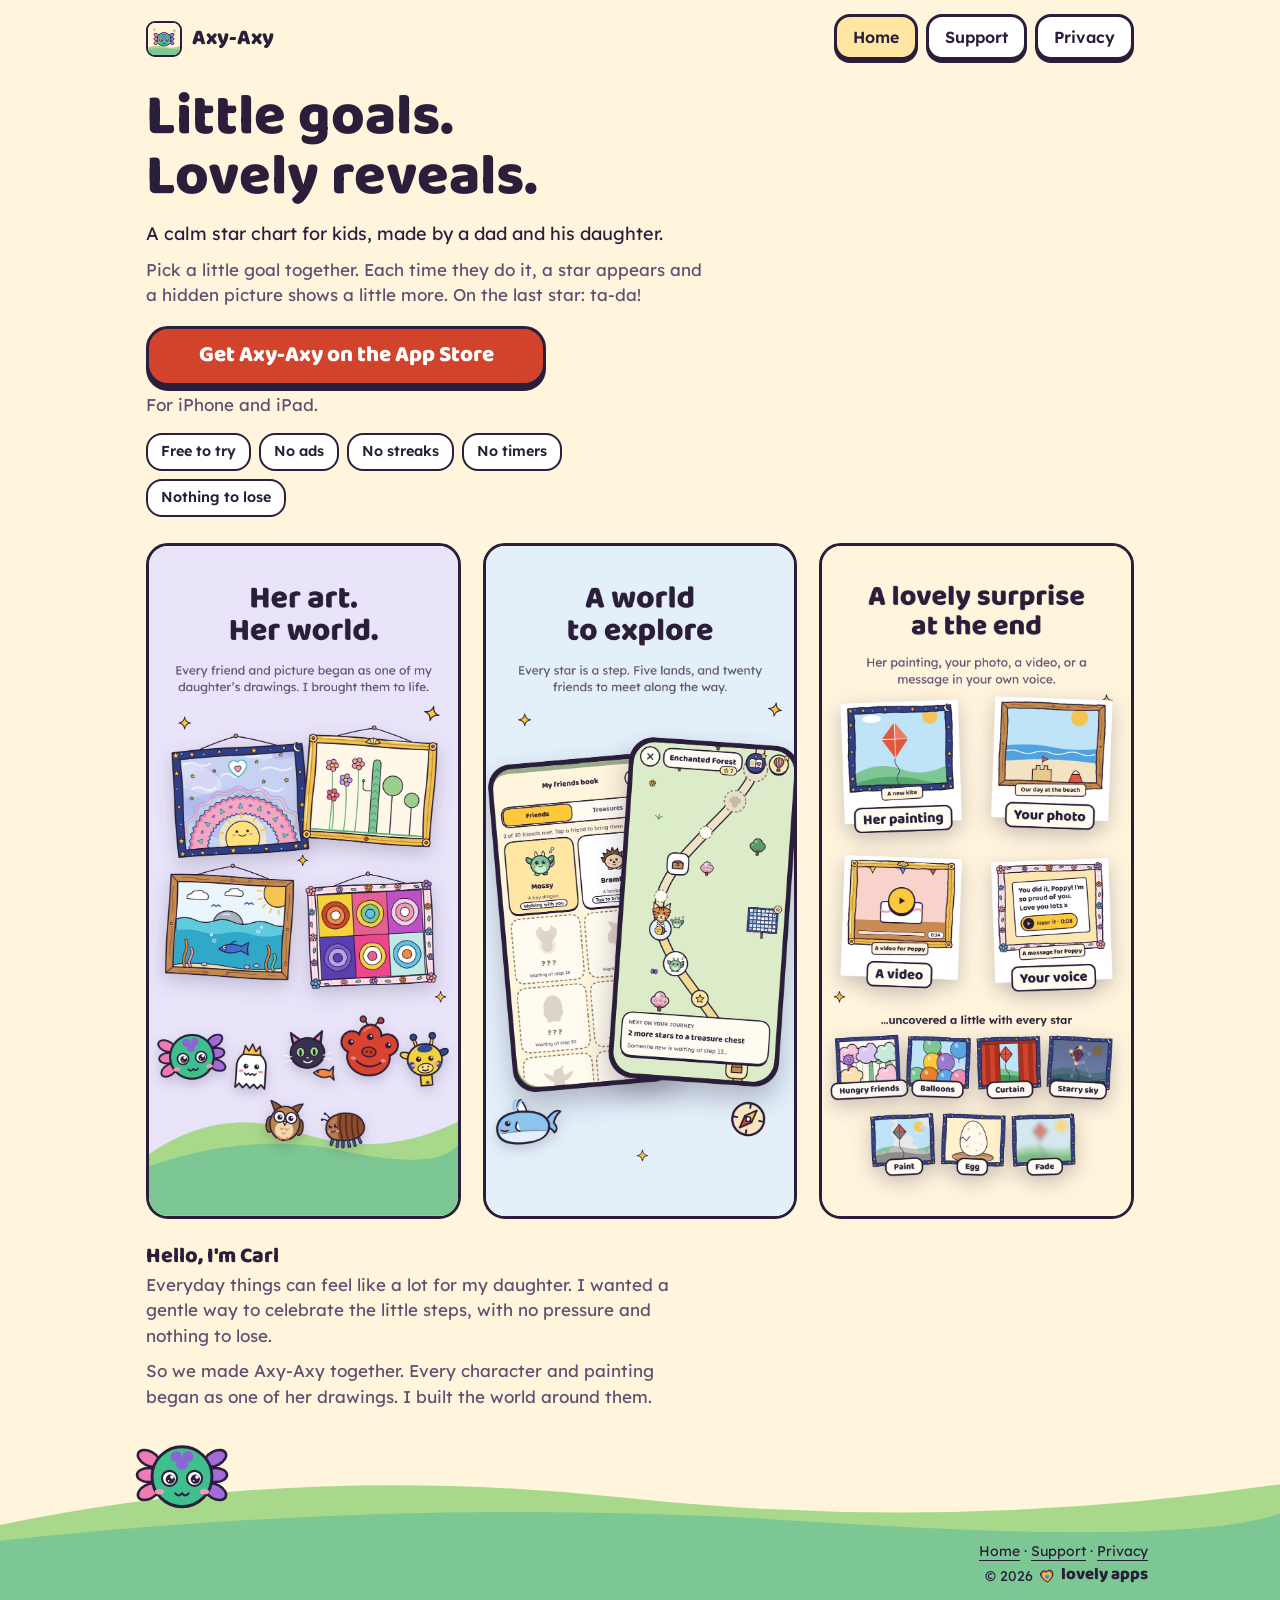
==== index.html @ 71f07774 "Add files via upload" ====
<!doctype html>
<html lang="en-GB">
<head>
<meta charset="utf-8">
<meta name="viewport" content="width=device-width, initial-scale=1">
<title>Axy-Axy: Little Goals</title>
<meta name="description" content="A calm star chart for kids, made by a dad and his daughter. Little goals, and a picture revealed star by star. Free to try.">
<meta name="theme-color" content="#FFF4DC">
<meta property="og:title" content="Axy-Axy: Little Goals">
<meta property="og:description" content="A calm star chart for kids, made by a dad and his daughter. Little goals, and a picture revealed star by star. Free to try.">
<meta property="og:image" content="img/share.jpg">
<meta property="og:type" content="website">
<link rel="icon" href="img/icon-64.png">
<link rel="apple-touch-icon" href="img/icon-180.png">
<link rel="stylesheet" href="style.css">
</head>
<body>

<header class="wrap bar">
  <a class="home" href="index.html"><img src="img/icon-64.png" alt="" width="36" height="36">Axy-Axy</a>
  <nav aria-label="Pages">
    <a href="index.html" aria-current="page">Home</a>
    <a href="support.html">Support</a>
    <a href="privacy.html">Privacy</a>
  </nav>
</header>

<main class="wrap">
  <div class="hero">
    <h1>Little goals.<br>Lovely reveals.</h1>
    <p class="lead">A calm star chart for kids, made by a dad and his daughter.</p>
    <p class="muted">Pick a little goal together. Each time they do it, a star appears and a hidden picture shows a little more. On the last star: ta-da!</p>
    <!-- When the app is live, Apple's own "Download on the App Store" badge goes here in place of this button. -->
    <a class="button" href="https://apps.apple.com/app/id6830327071">Get Axy-Axy on the App Store</a>
    <p class="muted">For iPhone and iPad.</p>
    <ul class="chips" aria-label="What Axy-Axy is like">
      <li>Free to try</li><li>No ads</li><li>No streaks</li><li>No timers</li><li>Nothing to lose</li>
    </ul>
  </div>

  <ul class="pictures">
    <li><img src="img/her-art.jpg" width="900" height="1955" alt="Her art. Her world. Every friend and picture began as one of my daughter's drawings. Four of her paintings in frames, with the buddies standing on the hills below."></li>
    <li><img src="img/a-world-to-explore.jpg" width="900" height="1955" loading="lazy" alt="A world to explore. Every star is a step. Five lands, and twenty friends to meet along the way. The friends book and the map, shown on two phones."></li>
    <li><img src="img/a-lovely-surprise.jpg" width="900" height="1955" loading="lazy" alt="A lovely surprise at the end. Her painting, your photo, a video, or a message in your own voice, uncovered a little with every star."></li>
  </ul>

  <div class="hello">
    <h2>Hello, I'm Carl</h2>
    <p class="muted">Everyday things can feel like a lot for my daughter. I wanted a gentle way to celebrate the little steps, with no pressure and nothing to lose.</p>
    <p class="muted">So we made Axy-Axy together. Every character and painting began as one of her drawings. I built the world around them.</p>
  </div>
</main>

<footer class="foot">
  <svg class="hills" viewBox="0 0 430 154" preserveAspectRatio="none" aria-hidden="true"><path d="M0 74 Q100 10 210 46 T430 32 V154 H0 Z" fill="#A8D98A"/><path d="M0 90 Q140 44 270 70 T430 62 V154 H0 Z" fill="#7CC793"/></svg>
  <img class="buddy" src="img/BuddyAxolotl.svg" alt="" width="84" height="84">
  <div class="words">
    <a href="index.html">Home</a> · <a href="support.html">Support</a> · <a href="privacy.html">Privacy</a>
    <div class="mark">© 2026 <img src="img/LovelyHeart.svg" alt="" width="18" height="18"><b>lovely apps</b></div>
  </div>
</footer>

</body>
</html>
---- style.css ----
/* Axy-Axy's website. The same fonts, colours and shapes as the app.
   Nothing here is loaded from another company: no trackers, no cookies. */

@font-face {
  font-family: "Baloo 2";
  src: url("fonts/Baloo2-ExtraBold.woff2") format("woff2");
  font-weight: 800;
  font-display: swap;
}
@font-face {
  font-family: "Lexend";
  src: url("fonts/Lexend-Regular.woff2") format("woff2");
  font-weight: 400;
  font-display: swap;
}
@font-face {
  font-family: "Lexend";
  src: url("fonts/Lexend-SemiBold.woff2") format("woff2");
  font-weight: 600;
  font-display: swap;
}

:root {
  --ink: #2A1E3B;
  --ink-muted: #5E5070;
  --paper: #FFF4DC;
  --white: #FFFFFF;
  --tomato: #D2432C;
  --hill-light: #A8D98A;
  --hill: #7CC793;
  --sunshine: #FFE7A3;
  --gutter: 22px;
}

* { box-sizing: border-box; }

html { -webkit-text-size-adjust: 100%; }

body {
  margin: 0;
  background: var(--paper);
  color: var(--ink);
  font-family: "Lexend", system-ui, sans-serif;
  font-size: 1.0625rem;
  line-height: 1.5;
  min-height: 100vh;
  display: flex;
  flex-direction: column;
}
body.grown-up { background: var(--white); }

a { color: var(--ink); text-underline-offset: 0.3em; }
a:focus-visible, .button:focus-visible {
  outline: 3px solid var(--tomato);
  outline-offset: 3px;
  border-radius: 6px;
}

.wrap {
  width: 100%;
  max-width: 1060px;
  margin: 0 auto;
  padding: 0 var(--gutter);
}
.reading { max-width: 680px; }

/* The top bar */
.bar {
  display: flex;
  flex-wrap: wrap; /* on the smallest phones the links drop under the name */
  align-items: center;
  gap: 0 10px;
  padding-top: 14px;
  padding-bottom: 14px;
}
.bar .home {
  display: flex;
  align-items: center;
  gap: 10px;
  margin-right: auto;
  text-decoration: none;
  font-family: "Baloo 2", sans-serif;
  font-weight: 800;
  font-size: 1.35rem;
}
.bar .home img {
  width: 36px;
  height: 36px;
  border-radius: 9px;
  border: 2px solid var(--ink);
}
/* The menu: three of the app's small buttons, with their pressed-button shadow.
   The page you are on is golden, the app's colour for "this one". */
.bar nav {
  display: flex;
  gap: 8px;
  font-weight: 600;
  font-size: 1rem;
}
.bar nav a {
  display: flex;
  align-items: center;
  justify-content: center;
  min-height: 46px;
  padding: 0 16px;
  margin-bottom: 3px; /* room for the shadow */
  background: var(--white);
  border: 3px solid var(--ink);
  border-radius: 16px;
  box-shadow: 0 3px 0 var(--ink); /* the app's small button: a dark edge below, as if it can be pressed */
  text-decoration: none;
}
.bar nav a[aria-current="page"] { background: var(--sunshine); }
.bar nav a:active { transform: translateY(3px); box-shadow: none; }
/* On a phone the three share the width under the name, like the app's row of three. */
@media (max-width: 559px) {
  .bar nav { width: 100%; margin-top: 10px; }
  .bar nav a { flex: 1; padding: 0 6px; }
}

/* Words */
h1, h2 {
  font-family: "Baloo 2", sans-serif;
  font-weight: 800;
  line-height: 1.05;
  margin: 0;
}
h1 { font-size: clamp(2.3rem, 7vw, 3.6rem); margin: 10px 0 12px; }
h2 { font-size: 1.35rem; margin: 26px 0 4px; }
p { margin: 0 0 10px; }
.muted { color: var(--ink-muted); }
.lead { font-size: 1.125rem; }

main { flex: 1; padding-bottom: 8px; }

/* Buttons: the app's chunky button and its small one */
.button {
  display: flex;
  align-items: center;
  justify-content: center;
  text-align: center;
  min-height: 60px;
  padding: 8px 20px;
  margin: 18px 0 6px;
  background: var(--tomato);
  color: var(--white);
  border: 3px solid var(--ink);
  border-radius: 22px;
  box-shadow: 0 5px 0 var(--ink);
  font-family: "Baloo 2", sans-serif;
  font-weight: 800;
  font-size: 1.4rem;
  text-decoration: none;
}
.button.small {
  min-height: 50px;
  background: var(--white);
  color: var(--ink);
  border-radius: 16px;
  box-shadow: 0 3px 0 var(--ink);
  font-family: "Lexend", sans-serif;
  font-weight: 600;
  font-size: 1.05rem;
  overflow-wrap: anywhere;
}
.button:active { transform: translateY(3px); box-shadow: 0 2px 0 var(--ink); }
.button.small:active { transform: translateY(3px); box-shadow: none; }

.chips {
  display: flex;
  flex-wrap: wrap;
  gap: 8px;
  padding: 0;
  margin: 16px 0 0;
  list-style: none;
}
.chips li {
  padding: 6px 13px;
  background: var(--white);
  border: 2.5px solid var(--ink);
  border-radius: 16px;
  font-weight: 600;
  font-size: 0.9rem;
}

/* The front page */
.hero { max-width: 560px; }
.pictures {
  display: grid;
  grid-template-columns: 1fr;
  gap: 18px;
  margin: 26px 0 0;
  padding: 0;
  list-style: none;
}
.pictures img {
  display: block;
  width: 100%;
  height: auto;
  border: 3px solid var(--ink);
  border-radius: 22px;
}
.hello { max-width: 560px; }

/* Support: the questions */
.card {
  background: var(--white);
  border: 2.5px solid var(--ink);
  border-radius: 18px;
  padding: 14px 16px;
  margin: 12px 0;
}
.card h3 {
  font-family: "Lexend", sans-serif;
  font-weight: 600;
  font-size: 1.0625rem;
  line-height: 1.35;
  margin: 0 0 4px;
}
.card p { margin: 0; font-size: 1rem; }

/* The foot: the app's hills, a buddy, and the mark */
.foot { position: relative; margin-top: 34px; }
.foot .hills { display: block; width: 100%; height: 120px; }
.foot .buddy {
  position: absolute;
  left: max(var(--gutter), calc(50% - 508px));
  bottom: 62px;
  width: 84px;
  height: auto;
}
.foot .words {
  position: absolute;
  right: max(var(--gutter), calc(50% - 508px));
  bottom: 14px;
  text-align: right;
  font-size: 0.875rem;
  line-height: 1.6;
}
.mark { display: flex; align-items: center; justify-content: flex-end; gap: 5px; }
.mark img { width: 18px; height: 18px; }
.mark b { font-family: "Baloo 2", sans-serif; font-weight: 800; font-size: 1.05rem; }

/* Wider screens */
@media (min-width: 760px) {
  :root { --gutter: 36px; }
  .pictures { grid-template-columns: repeat(3, 1fr); gap: 22px; }
  .hero .button { max-width: 400px; }
  .foot .hills { height: 150px; }
  .foot .buddy { width: 100px; bottom: 78px; }
}
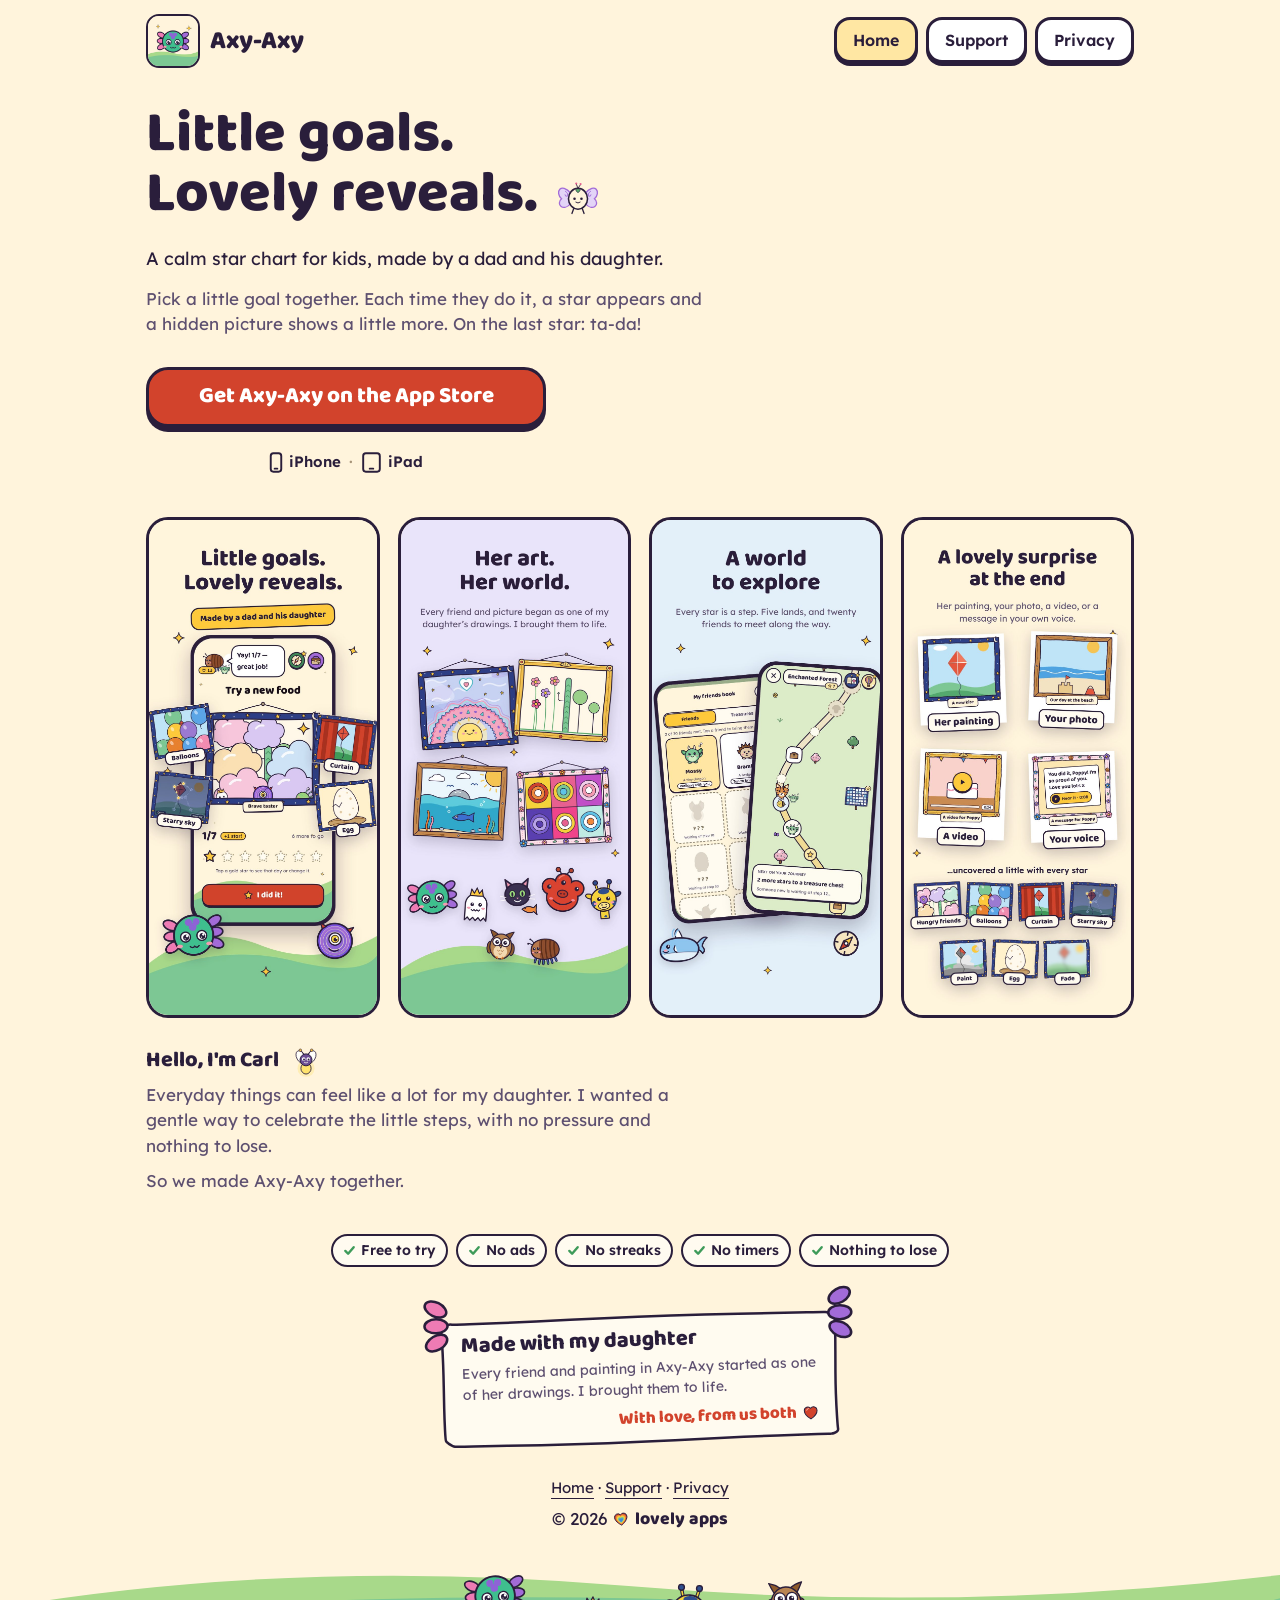
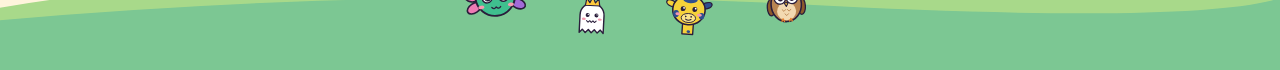
==== commit 847cc61f: "Add files via upload" ====
--- a/index.html
+++ b/index.html
@@ -17,7 +17,7 @@
 <body>
 
 <header class="wrap bar">
-  <a class="home" href="index.html"><img src="img/icon-64.png" alt="" width="36" height="36">Axy-Axy</a>
+  <a class="home" href="index.html"><img src="img/icon-180.png" alt="" width="54" height="54">Axy-Axy</a>
   <nav aria-label="Pages">
     <a href="index.html" aria-current="page">Home</a>
     <a href="support.html">Support</a>
@@ -27,36 +27,60 @@
 
 <main class="wrap">
   <div class="hero">
-    <h1>Little goals.<br>Lovely reveals.</h1>
+    <h1>Little goals.<br>Lovely reveals.<img class="flyer" src="img/FriendFlutter.svg" alt="" aria-hidden="true"></h1>
     <p class="lead">A calm star chart for kids, made by a dad and his daughter.</p>
     <p class="muted">Pick a little goal together. Each time they do it, a star appears and a hidden picture shows a little more. On the last star: ta-da!</p>
     <!-- When the app is live, Apple's own "Download on the App Store" badge goes here in place of this button. -->
     <a class="button" href="https://apps.apple.com/app/id6830327071">Get Axy-Axy on the App Store</a>
-    <p class="muted">For iPhone and iPad.</p>
-    <ul class="chips" aria-label="What Axy-Axy is like">
-      <li>Free to try</li><li>No ads</li><li>No streaks</li><li>No timers</li><li>Nothing to lose</li>
-    </ul>
+    <p class="devices">
+      <span><svg viewBox="0 0 16 24" width="14" height="21" aria-hidden="true"><rect x="2" y="1.5" width="12" height="21" rx="3"/><path d="M6.5 19h3"/></svg>iPhone</span>
+      <span class="dot" aria-hidden="true">·</span>
+      <span><svg viewBox="0 0 24 24" width="21" height="21" aria-hidden="true"><rect x="2.5" y="1.5" width="19" height="21" rx="3"/><path d="M10 19h4"/></svg>iPad</span>
+    </p>
   </div>
 
   <ul class="pictures">
-    <li><img src="img/her-art.jpg" width="900" height="1955" alt="Her art. Her world. Every friend and picture began as one of my daughter's drawings. Four of her paintings in frames, with the buddies standing on the hills below."></li>
+    <li><img src="img/little-goals.jpg" width="900" height="1955" alt="Little goals. Lovely reveals. Made by a dad and his daughter. The app's Home page on a phone: a goal, its hidden picture part uncovered, a row of stars and the I did it! button. Around it, four ways the picture can appear: balloons, a curtain, a starry sky and an egg."></li>
+    <li><img src="img/her-art.jpg" width="900" height="1955" loading="lazy" alt="Her art. Her world. Every friend and picture began as one of my daughter's drawings. Four of her paintings in frames, with the buddies standing on the hills below."></li>
     <li><img src="img/a-world-to-explore.jpg" width="900" height="1955" loading="lazy" alt="A world to explore. Every star is a step. Five lands, and twenty friends to meet along the way. The friends book and the map, shown on two phones."></li>
     <li><img src="img/a-lovely-surprise.jpg" width="900" height="1955" loading="lazy" alt="A lovely surprise at the end. Her painting, your photo, a video, or a message in your own voice, uncovered a little with every star."></li>
   </ul>
 
   <div class="hello">
-    <h2>Hello, I'm Carl</h2>
+    <h2>Hello, I'm Carl<img class="flyer small" src="img/FriendGlimmer.svg" alt="" aria-hidden="true"></h2>
     <p class="muted">Everyday things can feel like a lot for my daughter. I wanted a gentle way to celebrate the little steps, with no pressure and nothing to lose.</p>
-    <p class="muted">So we made Axy-Axy together. Every character and painting began as one of her drawings. I built the world around them.</p>
+    <p class="muted">So we made Axy-Axy together.</p>
+  </div>
+
+  <ul class="chips" aria-label="What Axy-Axy is like">
+    <li><svg viewBox="0 0 14 14" width="13" height="13" aria-hidden="true"><path d="M2.5 7.5l3 3 6-7"/></svg>Free to try</li>
+    <li><svg viewBox="0 0 14 14" width="13" height="13" aria-hidden="true"><path d="M2.5 7.5l3 3 6-7"/></svg>No ads</li>
+    <li><svg viewBox="0 0 14 14" width="13" height="13" aria-hidden="true"><path d="M2.5 7.5l3 3 6-7"/></svg>No streaks</li>
+    <li><svg viewBox="0 0 14 14" width="13" height="13" aria-hidden="true"><path d="M2.5 7.5l3 3 6-7"/></svg>No timers</li>
+    <li><svg viewBox="0 0 14 14" width="13" height="13" aria-hidden="true"><path d="M2.5 7.5l3 3 6-7"/></svg>Nothing to lose</li>
+  </ul>
+
+  <div class="note">
+    <svg class="paper" viewBox="-3 -3 346 156" preserveAspectRatio="none" aria-hidden="true"><path d="M9.05 0.82 Q10.17 1.15 24.33 1.15 Q38.48 1.16 52.86 0.99 Q67.24 0.82 81.91 0.53 Q96.58 0.24 111.37 -0.08 Q126.16 -0.41 140.82 -0.67 Q155.47 -0.94 169.90 -1.06 Q184.33 -1.19 198.68 -1.14 Q213.03 -1.09 227.55 -0.88 Q242.08 -0.67 256.88 -0.36 Q271.68 -0.05 286.62 0.26 Q301.56 0.58 316.34 0.81 Q331.13 1.04 332.36 1.29 Q333.58 1.54 334.48 1.94 Q335.39 2.34 336.16 2.89 Q336.93 3.44 337.70 4.15 Q338.46 4.86 339.11 5.77 Q339.76 6.67 340.05 7.77 Q340.33 8.88 340.20 21.85 Q340.08 34.82 339.76 47.97 Q339.44 61.12 339.17 74.39 Q338.89 87.67 338.90 101.00 Q338.91 114.32 339.20 127.60 Q339.50 140.88 339.70 142.32 Q339.90 143.76 339.58 144.95 Q339.25 146.13 338.37 146.97 Q337.49 147.82 336.27 148.31 Q335.05 148.80 333.80 148.98 Q332.56 149.16 331.46 149.08 Q330.36 149.00 316.07 148.90 Q301.78 148.80 287.29 148.88 Q272.81 148.95 258.02 149.18 Q243.23 149.41 228.28 149.73 Q213.32 150.05 198.50 150.36 Q183.67 150.67 169.13 150.88 Q154.60 151.09 140.28 151.14 Q125.96 151.19 111.61 151.07 Q97.26 150.94 82.68 150.68 Q68.11 150.42 53.37 150.09 Q38.63 149.77 23.97 149.48 Q9.30 149.19 8.15 148.84 Q7.00 148.50 6.16 148.00 Q5.32 147.51 4.63 146.88 Q3.93 146.26 3.20 145.51 Q2.47 144.77 1.74 143.89 Q1.01 143.01 0.52 141.97 Q0.04 140.94 -0.10 128.07 Q-0.24 115.19 -0.14 102.14 Q-0.04 89.09 0.12 75.88 Q0.28 62.66 0.26 49.35 Q0.25 36.04 -0.01 22.73 Q-0.27 9.41 -0.43 7.89 Q-0.59 6.36 -0.21 5.08 Q0.16 3.80 1.15 2.87 Q2.13 1.93 3.55 1.39 Q4.96 0.84 6.44 0.66 Q7.93 0.49 9.05 0.82 Z" fill="#FFFBF0" stroke="#2A1E3B" stroke-width="2.5" vector-effect="non-scaling-stroke"/></svg>
+    <svg class="gills left" viewBox="-16 -22 32 52" aria-hidden="true"><ellipse cx="0" cy="-12.6" rx="11.55" ry="7.0" fill="#EE7BB4" stroke="#2A1E3B" stroke-width="2.5" transform="rotate(28 0 -12.6)"/><ellipse cx="0" cy="4.2" rx="11.55" ry="7.0" fill="#EE7BB4" stroke="#2A1E3B" stroke-width="2.5" transform="rotate(0 0 4.2)"/><ellipse cx="0" cy="21.0" rx="11.55" ry="7.0" fill="#EE7BB4" stroke="#2A1E3B" stroke-width="2.5" transform="rotate(-28 0 21.0)"/></svg>
+    <svg class="gills right" viewBox="-16 -22 32 52" aria-hidden="true"><ellipse cx="0" cy="-12.6" rx="11.55" ry="7.0" fill="#A26BD8" stroke="#2A1E3B" stroke-width="2.5" transform="rotate(-28 0 -12.6)"/><ellipse cx="0" cy="4.2" rx="11.55" ry="7.0" fill="#A26BD8" stroke="#2A1E3B" stroke-width="2.5" transform="rotate(0 0 4.2)"/><ellipse cx="0" cy="21.0" rx="11.55" ry="7.0" fill="#A26BD8" stroke="#2A1E3B" stroke-width="2.5" transform="rotate(28 0 21.0)"/></svg>
+    <h2>Made with my daughter</h2>
+    <p>Every friend and painting in Axy-Axy started as one of her drawings. I brought them to life.</p>
+    <p class="love">With love, from us both <img src="img/HerHeart.svg" alt="" width="17" height="17"></p>
   </div>
 </main>
 
 <footer class="foot">
-  <svg class="hills" viewBox="0 0 430 154" preserveAspectRatio="none" aria-hidden="true"><path d="M0 74 Q100 10 210 46 T430 32 V154 H0 Z" fill="#A8D98A"/><path d="M0 90 Q140 44 270 70 T430 62 V154 H0 Z" fill="#7CC793"/></svg>
-  <img class="buddy" src="img/BuddyAxolotl.svg" alt="" width="84" height="84">
-  <div class="words">
-    <a href="index.html">Home</a> · <a href="support.html">Support</a> · <a href="privacy.html">Privacy</a>
-    <div class="mark">© 2026 <img src="img/LovelyHeart.svg" alt="" width="18" height="18"><b>lovely apps</b></div>
+  <p class="links"><a href="index.html">Home</a> · <a href="support.html">Support</a> · <a href="privacy.html">Privacy</a></p>
+  <div class="mark">© 2026 <img src="img/LovelyHeart.svg" alt="" width="18" height="18"><b>lovely apps</b></div>
+  <div class="hillside" aria-hidden="true">
+    <svg class="hills" viewBox="0 0 430 154" preserveAspectRatio="none"><path d="M0 74 Q100 10 210 46 T430 32 V154 H0 Z" fill="#A8D98A"/><path d="M0 90 Q140 44 270 70 T430 62 V154 H0 Z" fill="#7CC793"/></svg>
+    <div class="friends">
+      <img src="img/BuddyAxolotl.svg" alt="" style="--size:66px;--tilt:-6deg;--drop:0px">
+      <img src="img/BuddyBoo.svg" alt="" style="--size:48px;--tilt:3deg;--drop:12px">
+      <img src="img/BuddyGiraffe.svg" alt="" style="--size:54px;--tilt:4deg;--drop:8px">
+      <img src="img/FriendOlli.svg" alt="" style="--size:52px;--tilt:-3deg;--drop:-2px">
+    </div>
   </div>
 </footer>
 
--- a/style.css
+++ b/style.css
@@ -34,7 +34,8 @@
 
 * { box-sizing: border-box; }
 
-html { -webkit-text-size-adjust: 100%; }
+/* Up and down only: the pages never slide sideways. */
+html { -webkit-text-size-adjust: 100%; overflow-x: hidden; }
 
 body {
   margin: 0;
@@ -81,13 +82,13 @@
   text-decoration: none;
   font-family: "Baloo 2", sans-serif;
   font-weight: 800;
-  font-size: 1.35rem;
+  font-size: 1.6rem;
 }
 .bar .home img {
-  width: 36px;
-  height: 36px;
-  border-radius: 9px;
-  border: 2px solid var(--ink);
+  width: 54px;
+  height: 54px;
+  border-radius: 13px;
+  border: 2.5px solid var(--ink);
 }
 /* The menu: three of the app's small buttons, with their pressed-button shadow.
    The page you are on is golden, the app's colour for "this one". */
@@ -149,7 +150,7 @@
   box-shadow: 0 5px 0 var(--ink);
   font-family: "Baloo 2", sans-serif;
   font-weight: 800;
-  font-size: 1.4rem;
+  font-size: clamp(1.1rem, 5.4vw, 1.4rem); /* one line, even on the smallest phones */
   text-decoration: none;
 }
 .button.small {
@@ -166,30 +167,53 @@
 .button:active { transform: translateY(3px); box-shadow: 0 2px 0 var(--ink); }
 .button.small:active { transform: translateY(3px); box-shadow: none; }
 
+.devices {
+  display: flex;
+  justify-content: center;
+  align-items: center;
+  gap: 8px;
+  margin: 12px 0 0;
+  font-weight: 600;
+  font-size: 0.9375rem;
+}
+.devices span { display: flex; align-items: center; gap: 6px; }
+.devices .dot { color: #A8957A; }
+.devices svg { fill: none; stroke: var(--ink); stroke-width: 2.2; stroke-linecap: round; stroke-linejoin: round; }
+
+/* The promises, as at the foot of Grown-ups: the app's own chip (a capsule with a green tick). */
 .chips {
   display: flex;
   flex-wrap: wrap;
+  justify-content: center;
   gap: 8px;
   padding: 0;
-  margin: 16px 0 0;
+  margin: 40px 0 0;
   list-style: none;
 }
 .chips li {
-  padding: 6px 13px;
-  background: var(--white);
-  border: 2.5px solid var(--ink);
-  border-radius: 16px;
-  font-weight: 600;
-  font-size: 0.9rem;
-}
-
-/* The front page */
-.hero { max-width: 560px; }
+  display: flex;
+  align-items: center;
+  gap: 5px;
+  padding: 4px 10px;
+  background: #FFFBF0;
+  border: 2px solid var(--ink);
+  border-radius: 999px;
+  font-weight: 600;
+  font-size: 0.875rem;
+}
+.chips svg { fill: none; stroke: #3E9B5A; stroke-width: 2.6; stroke-linecap: round; stroke-linejoin: round; }
+
+/* The front page. The top has room to breathe: each part sits clear of the next (Carl, 16 Nov). */
+.hero { max-width: 560px; padding-top: 22px; }
+.hero h1 { margin: 0 0 20px; }
+.hero .lead { margin-bottom: 14px; }
+.hero .button { margin: 30px 0 0; }
+.hero .devices { margin-top: 24px; }
 .pictures {
   display: grid;
   grid-template-columns: 1fr;
   gap: 18px;
-  margin: 26px 0 0;
+  margin: 44px 0 0;
   padding: 0;
   list-style: none;
 }
@@ -219,33 +243,133 @@
 }
 .card p { margin: 0; font-size: 1rem; }
 
-/* The foot: the app's hills, a buddy, and the mark */
-.foot { position: relative; margin-top: 34px; }
-.foot .hills { display: block; width: 100%; height: 120px; }
-.foot .buddy {
+/* The pinned note from the foot of Grown-ups: hand-drawn paper, Axy-Axy's gills, a little crooked. */
+.note {
+  position: relative;
+  max-width: 400px;
+  margin: 48px auto 0; /* room for the gills, which poke up above the paper */
+  padding: 14px 22px 12px;
+  transform: rotate(-2deg);
+}
+.note .paper { position: absolute; inset: 0; width: 100%; height: 100%; z-index: -1; overflow: visible; }
+.note .gills { position: absolute; top: -22px; width: 32px; height: 52px; overflow: visible; }
+.note .gills.left { left: -18px; }
+.note .gills.right { right: -18px; }
+.note h2 { font-size: 1.375rem; margin: 0 0 6px; }
+.note p { font-size: 0.875rem; color: var(--ink-muted); margin: 0 0 6px; }
+.note .love {
+  display: flex;
+  justify-content: flex-end;
+  align-items: center;
+  gap: 5px;
+  margin: 0;
+  color: var(--tomato);
+  font-family: "Baloo 2", sans-serif;
+  font-weight: 800;
+  font-size: 1.0625rem;
+}
+
+/* The foot, as on Grown-ups: the mark, then four friends standing on the app's hills. */
+.foot { margin-top: 34px; text-align: center; }
+.foot .links { margin: 0 0 6px; font-size: 0.9375rem; }
+.mark { display: flex; align-items: center; justify-content: center; gap: 5px; }
+.mark img { width: 18px; height: 18px; }
+.mark b { font-family: "Baloo 2", sans-serif; font-weight: 800; font-size: 1.1rem; }
+.hillside { position: relative; margin-top: 18px; background: linear-gradient(transparent 60px, var(--hill) 60px); }
+.hillside .hills { display: block; width: 100%; height: 120px; }
+.hillside .friends {
   position: absolute;
-  left: max(var(--gutter), calc(50% - 508px));
-  bottom: 62px;
-  width: 84px;
-  height: auto;
-}
-.foot .words {
-  position: absolute;
-  right: max(var(--gutter), calc(50% - 508px));
-  bottom: 14px;
-  text-align: right;
-  font-size: 0.875rem;
-  line-height: 1.6;
-}
-.mark { display: flex; align-items: center; justify-content: flex-end; gap: 5px; }
-.mark img { width: 18px; height: 18px; }
-.mark b { font-family: "Baloo 2", sans-serif; font-weight: 800; font-size: 1.05rem; }
+  top: 12px;
+  left: 50%;
+  transform: translateX(-50%);
+  display: flex;
+  align-items: flex-end;
+  width: min(100%, 420px);
+  padding: 0 16px;
+}
+.hillside .friends img {
+  flex: 1;
+  min-width: 0;
+  height: var(--size);
+  object-fit: contain;
+  transform: translateY(var(--drop)) rotate(var(--tilt)); /* the app's own sizes, tilts and drops */
+}
 
 /* Wider screens */
 @media (min-width: 760px) {
   :root { --gutter: 36px; }
-  .pictures { grid-template-columns: repeat(3, 1fr); gap: 22px; }
+  .pictures { grid-template-columns: repeat(2, 1fr); gap: 22px; }
   .hero .button { max-width: 400px; }
-  .foot .hills { height: 150px; }
-  .foot .buddy { width: 100px; bottom: 78px; }
-}
+  /* Beside a wide page the heading starts on the left, so its button's notes do too. */
+  .devices { justify-content: flex-start; max-width: 400px; justify-content: center; }
+}
+
+/* A friend hovering in the empty space beside a heading. */
+.flyer { width: 52px; height: 52px; margin-left: 14px; vertical-align: middle; }
+.flyer.small { width: 34px; height: 34px; margin-left: 10px; }
+
+/* Only for people who have not asked their device for less movement. */
+@media (prefers-reduced-motion: no-preference) {
+  .flyer { animation: hover 3.6s ease-in-out infinite alternate; }
+  .flyer.small { animation-duration: 4.4s; }
+}
+@keyframes hover {
+  from { transform: translateY(-5px) rotate(-4deg); }
+  to   { transform: translateY(5px) rotate(4deg); }
+}
+
+/* Each page ends in a different part of Axy-Axy's world, built as the app builds its page endings.
+   Home: the hills and four friends (Grown-ups). Support: the swimming pool (the fonts' licences).
+   Privacy: Starry Space (the app's own Privacy page). */
+.ending { --g: 1; position: relative; overflow: hidden; margin-top: 18px; }
+.ending img, .ending .moon { position: absolute; height: calc(var(--h) * var(--g)); width: auto; }
+/* The wavy edge between lands (the app's LandEdge: a wave every 100 points, 7 up and 7 down).
+   The wave is written here, not kept in a file: as a file it did not show when the pages were
+   opened straight from a folder. */
+.wavy, .space, .pool .light, .pool .deep {
+  -webkit-mask: url("data:image/svg+xml,%3Csvg xmlns='http://www.w3.org/2000/svg' width='200' height='14' viewBox='0 0 200 14'%3E%3Cpath d='M0 7 Q50 0 100 7 Q150 14 200 7 V14 H0 Z'/%3E%3C/svg%3E") top left / 200px 14px repeat-x, linear-gradient(#000, #000) bottom / 100% calc(100% - 13px) no-repeat;
+          mask: url("data:image/svg+xml,%3Csvg xmlns='http://www.w3.org/2000/svg' width='200' height='14' viewBox='0 0 200 14'%3E%3Cpath d='M0 7 Q50 0 100 7 Q150 14 200 7 V14 H0 Z'/%3E%3C/svg%3E") top left / 200px 14px repeat-x, linear-gradient(#000, #000) bottom / 100% calc(100% - 13px) no-repeat;
+}
+
+/* Starry Space: the map's night colours, still white stars, Glimmer, a planet, and the Big Moon with Ruby. */
+.space { height: calc(210px * var(--g)); background: linear-gradient(#2E3070, #7A4C8E); }
+.space i { position: absolute; border-radius: 50%; background: rgba(255, 255, 255, 0.8); }
+.space > img, .space .moon { transform: translate(-50%, -50%); }
+.space .moon { aspect-ratio: 140 / 176; }
+.space .moon img { position: absolute; inset: 0; width: 100%; height: 100%; }
+.space .moon .blink { opacity: 0; }
+
+/* The swimming pool: two bands of its water, the ring and Skye on top, three little fish below. */
+.pool { height: calc(160px * var(--g)); }
+.pool .light, .pool .deep { position: absolute; left: 0; right: 0; bottom: 0; }
+.pool .light { top: calc(30px * var(--g)); background: #BFE9F5; }
+.pool .deep { top: calc(60px * var(--g)); background: #7FD3EC; }
+.pool img {
+  top: calc((30px + var(--y)) * var(--g));
+  transform: translate(-50%, -50%) rotate(var(--tilt)) scaleX(var(--flip));
+}
+
+@media (min-width: 760px) { .ending { --g: 1.3; } }
+
+/* Ruby plays peek-a-boo behind the moon, as on the map: she ducks, her antennae show, then her eyes, then boo. */
+@media (prefers-reduced-motion: no-preference) {
+  .space .moon .ruby { animation: peekaboo 15.73s infinite; }
+  .space .moon .blink { animation: peekaboo 15.73s infinite, blink 15.73s infinite; }
+}
+@keyframes peekaboo {
+  0%, 66.1% { transform: translateY(0); animation-timing-function: ease-in; }
+  69%, 77.7% { transform: translateY(35.2%); animation-timing-function: ease-out; }
+  80.6%, 85.9% { transform: translateY(25%); animation-timing-function: ease-out; }
+  88.4%, 94.2% { transform: translateY(14.8%); animation-timing-function: ease-out; }
+  95.9% { transform: translateY(-3.4%); }
+  97.1%, 100% { transform: translateY(0); }
+}
+@keyframes blink {
+  0%, 99.1% { opacity: 0; }
+  99.2%, 100% { opacity: 1; }
+}
+
+/* Four pictures in a row once there is room for them. */
+@media (min-width: 1000px) {
+  .pictures { grid-template-columns: repeat(4, 1fr); gap: 18px; }
+}
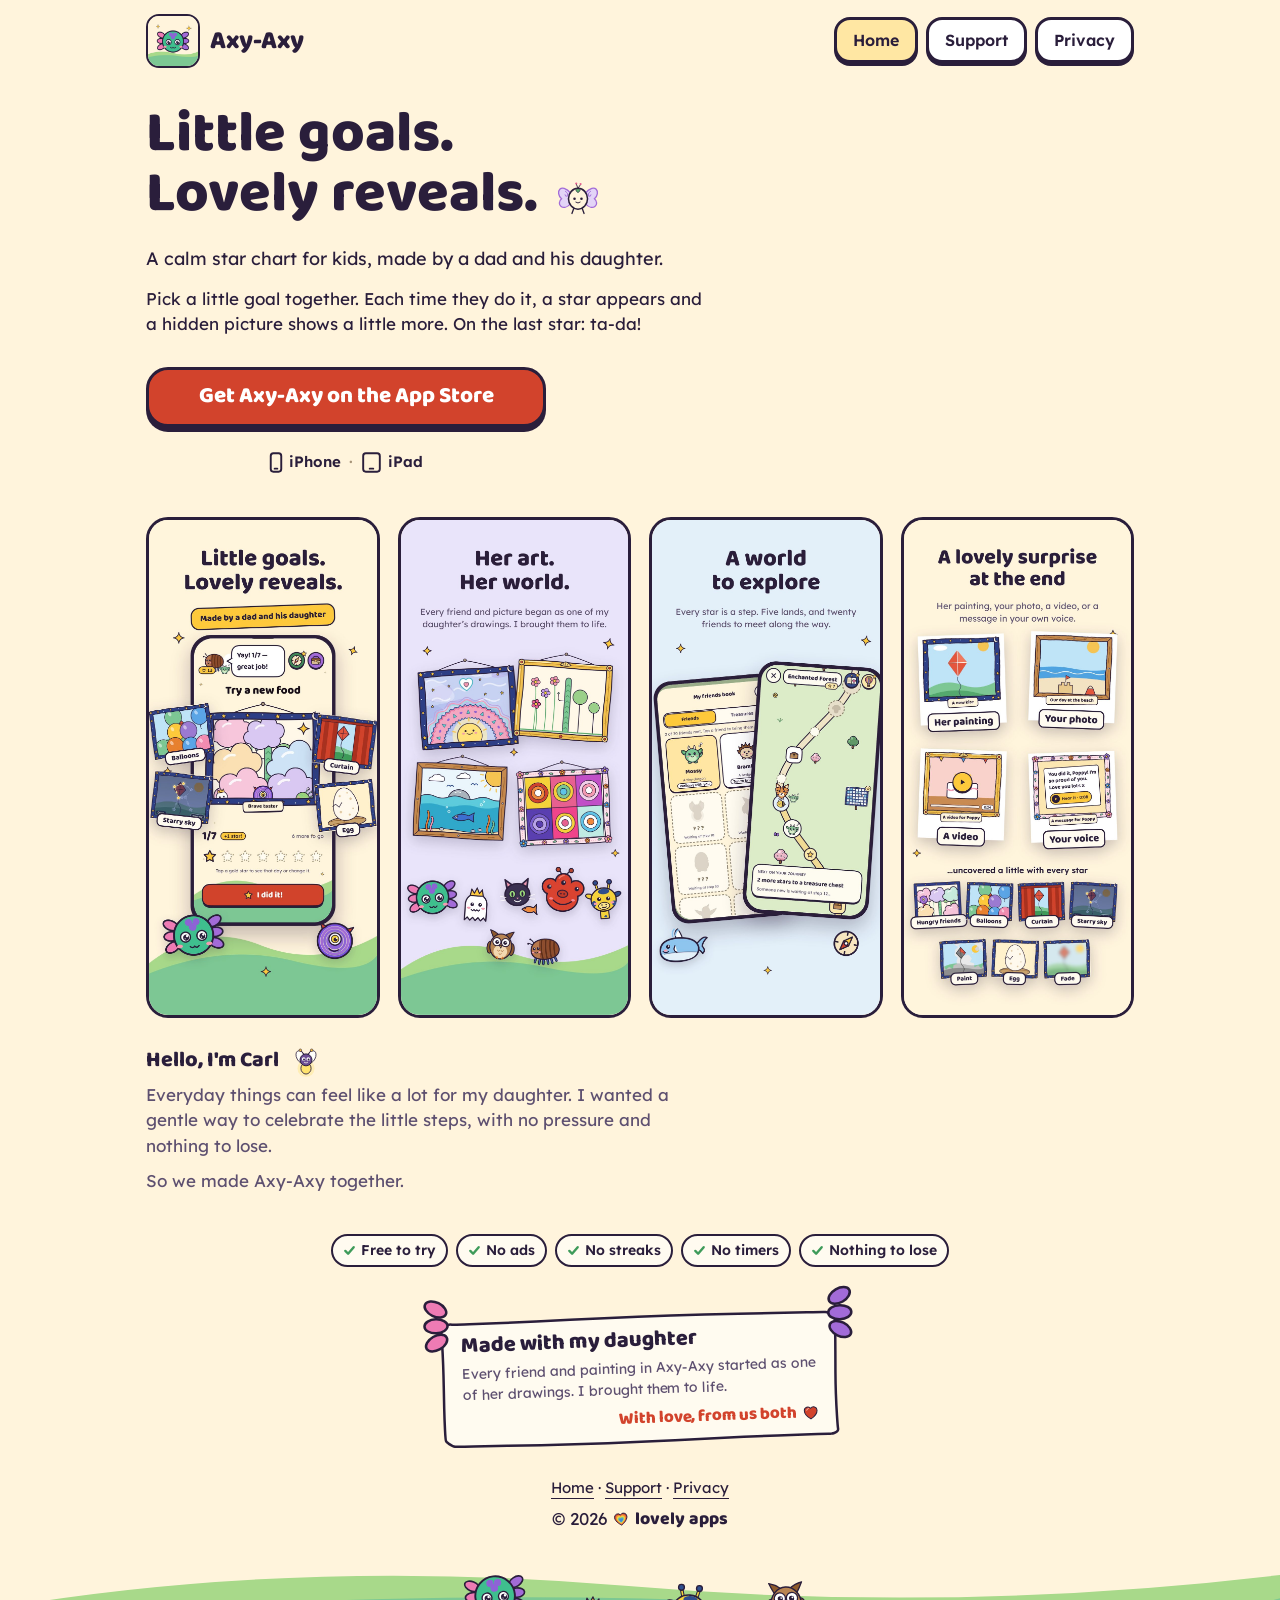
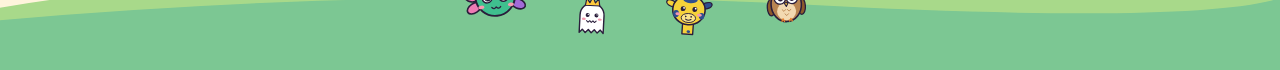
==== commit 02c06141: "Add files via upload" ====
--- a/index.html
+++ b/index.html
@@ -29,7 +29,7 @@
   <div class="hero">
     <h1>Little goals.<br>Lovely reveals.<img class="flyer" src="img/FriendFlutter.svg" alt="" aria-hidden="true"></h1>
     <p class="lead">A calm star chart for kids, made by a dad and his daughter.</p>
-    <p class="muted">Pick a little goal together. Each time they do it, a star appears and a hidden picture shows a little more. On the last star: ta-da!</p>
+    <p>Pick a little goal together. Each time they do it, a star appears and a hidden picture shows a little more. On the last star: ta-da!</p>
     <!-- When the app is live, Apple's own "Download on the App Store" badge goes here in place of this button. -->
     <a class="button" href="https://apps.apple.com/app/id6830327071">Get Axy-Axy on the App Store</a>
     <p class="devices">
